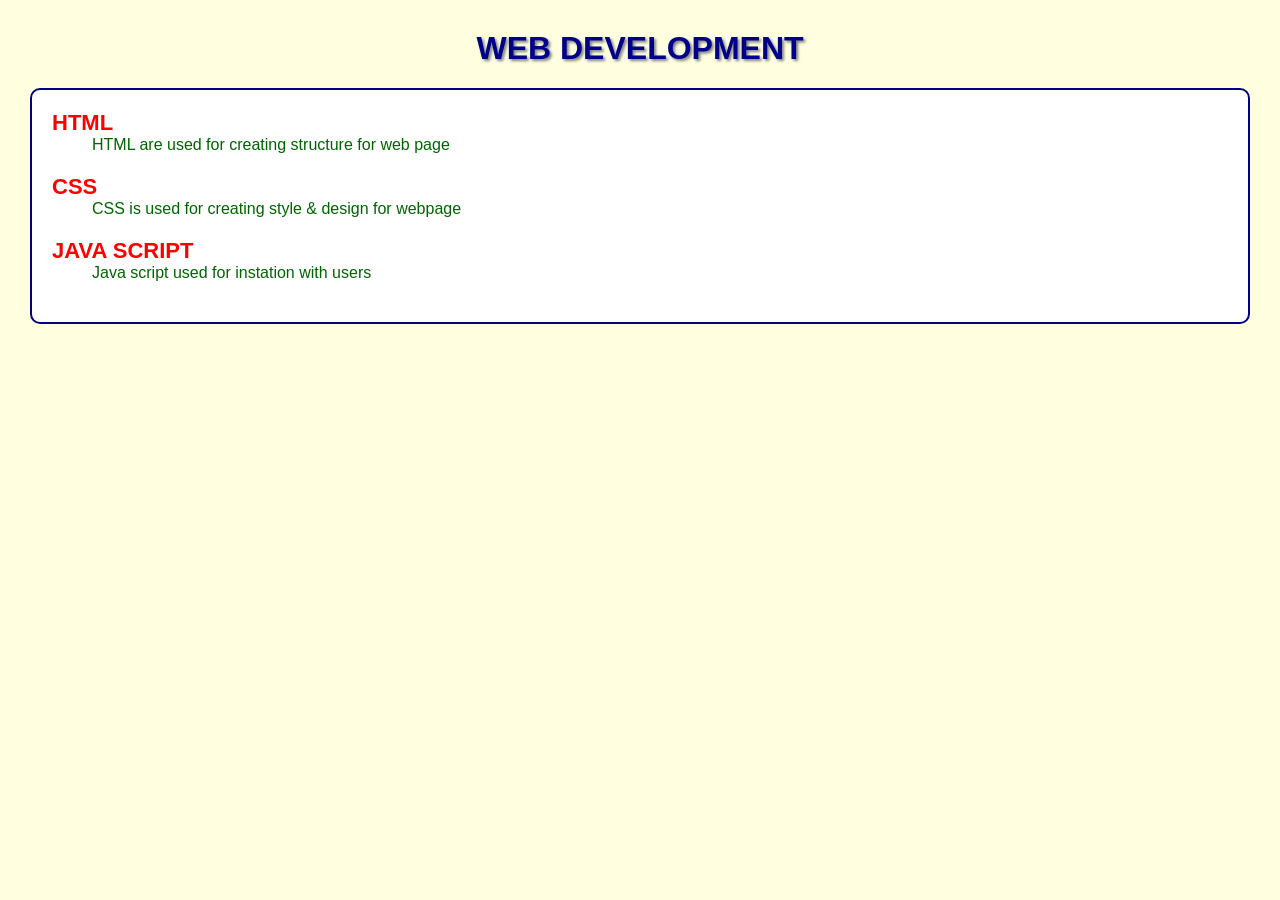
==== index.html @ 5fbf4033 "Add files via upload 1,create a nav bar using ul list,pass text shadow ,text-transform properties " ====
<!DOCTYPE html>
<html lang="en">
<head>
    <meta charset="UTF-8">
    <meta name="viewport" content="width=device-width, initial-scale=1.0">
    <title>Discriptive list</title>
    <style>
     
    body {
            font-family: Arial, sans-serif;
            background-color: lightyellow;
            margin: 30px;
        }

        h1 {
            color: darkblue;
            text-align: center;
            text-transform: uppercase;
            text-shadow: 2px 2px 3px gray;
        }

        dl {
            background-color: white;
            border: 2px solid navy;
            padding: 20px;
            border-radius: 10px;
        }

        dt {
            color: red;
            font-size: 22px;
            font-weight: bold;
            text-transform: uppercase;
        }

        dd {
            color: darkgreen;
            font-size: 16px;
            margin-bottom: 20px;
       
        }
    </style>

</head>
<body>
    <h1>Web Development</h1>

   <dl>
    <dt>HTML</dt>
    <dd>HTML are used for creating structure for web page</dd>

    <dt>CSS</dt>
    <dd>CSS is used for creating style & design for webpage</dd>

    <dt>Java script</dt>
    <dd> Java script used for instation with users</dd>
   </dl>

</body>
</html>
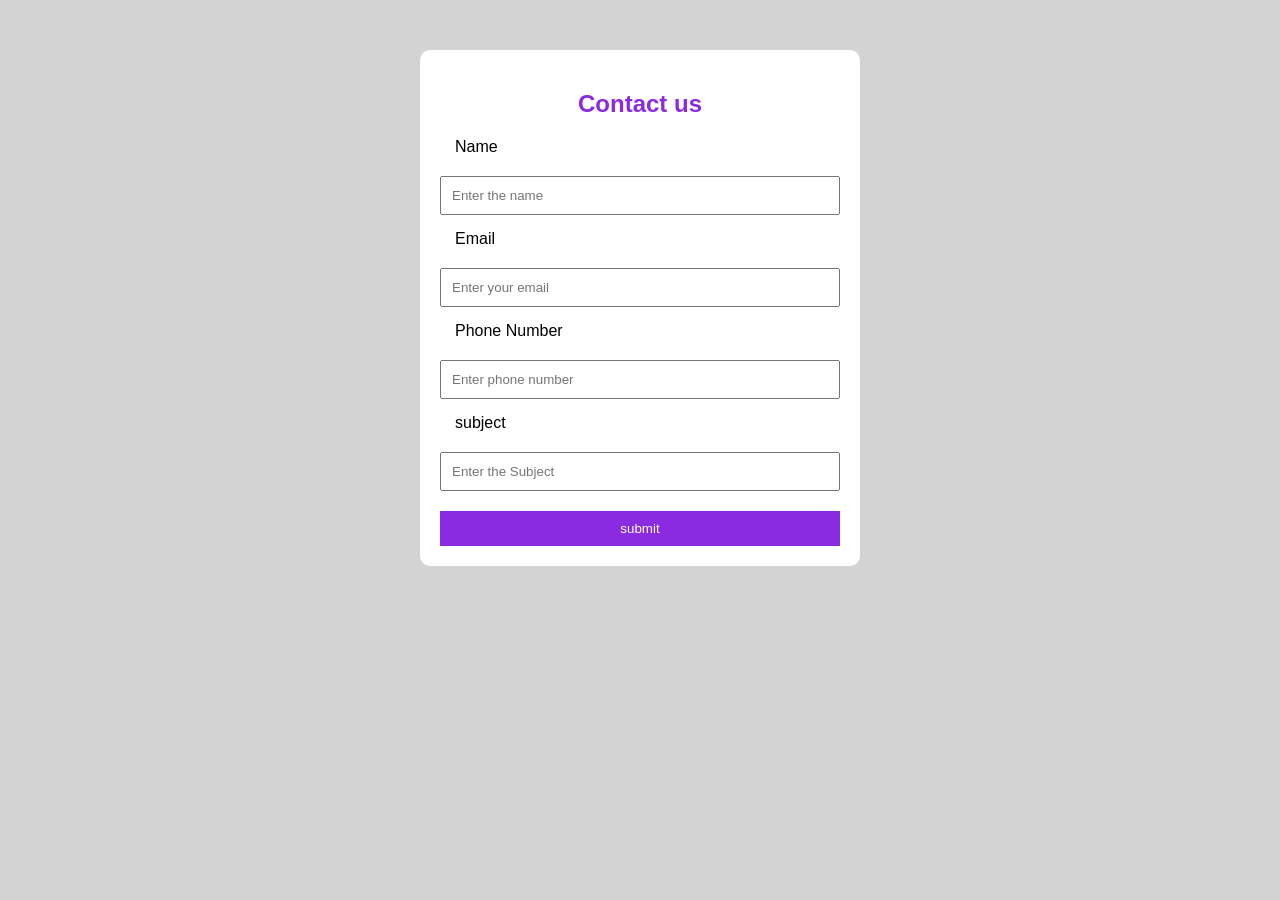
==== commit 0481ce06: "Add files via upload Form.html" ====
--- a/index.html
+++ b/index.html
@@ -3,58 +3,35 @@
 <head>
     <meta charset="UTF-8">
     <meta name="viewport" content="width=device-width, initial-scale=1.0">
-    <title>Discriptive list</title>
-    <style>
-     
-    body {
-            font-family: Arial, sans-serif;
-            background-color: lightyellow;
-            margin: 30px;
-        }
-
-        h1 {
-            color: darkblue;
-            text-align: center;
-            text-transform: uppercase;
-            text-shadow: 2px 2px 3px gray;
-        }
-
-        dl {
-            background-color: white;
-            border: 2px solid navy;
-            padding: 20px;
-            border-radius: 10px;
-        }
-
-        dt {
-            color: red;
-            font-size: 22px;
-            font-weight: bold;
-            text-transform: uppercase;
-        }
-
-        dd {
-            color: darkgreen;
-            font-size: 16px;
-            margin-bottom: 20px;
-       
-        }
-    </style>
-
+    <link rel="stylesheet" href="style.css">
+    <title>contact form</title>
 </head>
 <body>
-    <h1>Web Development</h1>
+    <div class="contact">
+        <h2>Contact us</h2>
 
-   <dl>
-    <dt>HTML</dt>
-    <dd>HTML are used for creating structure for web page</dd>
+        <form>
+            <label for="name">Name</label>
+            <input type="text" id="name" name="name"
+            placeholder="Enter the name">
 
-    <dt>CSS</dt>
-    <dd>CSS is used for creating style & design for webpage</dd>
+            <label for="emai">Email</label>
+            <input type="email" id="email" name="email"
+            placeholder="Enter your email">
 
-    <dt>Java script</dt>
-    <dd> Java script used for instation with users</dd>
-   </dl>
+             <label for="phone">Phone Number</label>
+            <input type="tel" id="phone" name="phone"
+                   placeholder="Enter phone number">
+                   
+            <label for="Subject">subject</label>
+            <input type="text" id="Subject" name="Subject"
+            placeholder="Enter the Subject">
 
+            <button type="submit">submit</button>
+
+        </form>
+    </div>
+ 
+    
 </body>
 </html>
--- a/style.css
+++ b/style.css
@@ -0,0 +1,40 @@
+body{
+    background-color: lightgray;
+    font-family: Arial, Helvetica, sans-serif;
+
+}
+.contact {
+    width: 400px;
+    margin: 50px auto;
+    padding: 20px;
+    background-color: white;
+    border-radius: 10px;
+}
+h2{
+    text-align: center;
+    color: blueviolet;
+}
+label{
+    display: block;
+    margin: 15px;
+
+}
+input,textarea {
+    width: 100%;
+    padding: 10px;
+    margin-top: 5px;
+    box-sizing: border-box;
+}
+
+button {
+   width: 100%;
+   padding: 10px;
+   margin-top: 20px;
+    background-color: blueviolet;
+    color: white;
+    border: none;
+    cursor: pointer;
+}
+button:hover{
+    background-color: purple;
+}
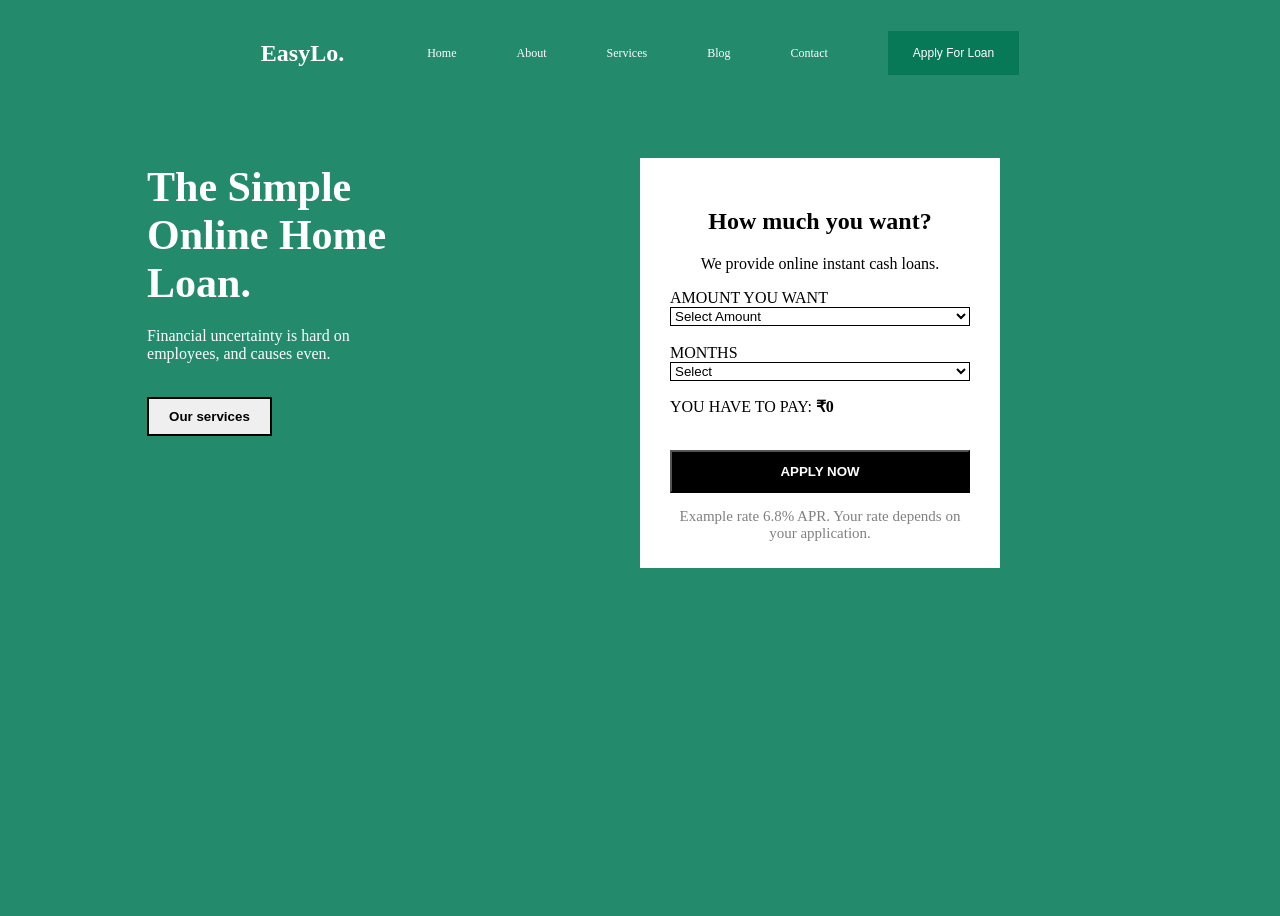
==== commit ae123b35: "Add files via upload layout" ====
--- a/index.html
+++ b/index.html
@@ -1,37 +1,177 @@
 <!DOCTYPE html>
 <html lang="en">
+
 <head>
-    <meta charset="UTF-8">
-    <meta name="viewport" content="width=device-width, initial-scale=1.0">
-    <link rel="stylesheet" href="style.css">
-    <title>contact form</title>
+   <meta charset="UTF-8">
+   <meta name="viewport" content="width=device-width, initial-scale=1.0">
+   <title>Layout</title>
+   <style>
+      body {
+         background-color: #238a6b;
+         display: grid;
+         grid-template-areas:
+        "header header"
+        "article1 article2";
+         grid-template-rows: 10% 1fr;
+         grid-template-columns: 50% 50%;
+         height: 100vh;
+         }
+       header {
+        grid-area: header;
+        display: flex;
+        align-items: center;
+        padding: 0 20%;
+        color: white;
+    }
+
+    #title {
+        margin-right: auto;
+    }
+
+    #navbar {
+        display: flex;
+        align-items: center;
+        gap: 60px;
+    }
+
+    a {
+        color: white;
+        text-decoration: none;
+        font-size: 12px;
+    }
+
+    #btn {
+        background-color: #087957;
+        color: white;
+        border: none;
+        padding: 15px 25px;
+        font-size: 12px;
+    }
+
+    #article1 {
+        grid-area: article1;
+        color: white;
+        padding: 30px 0 0 22%;
+    }
+
+    #article1 h1 {
+        font-size: 42px;
+        margin-bottom: 20px;
+    }
+
+    #article1 button {
+        color: black;
+        border: 2px solid black;
+        padding: 10px 20px;
+    }
+
+    #article2 {
+        grid-area: article2;
+        background-color: white;
+        color: black;
+        width: 300px;
+        height: 350px;
+        padding: 30px 30px;
+        margin-top: 60px;
+    }
+
+    #article2 h2 {
+        text-align: center;
+    }
+
+    #for{
+      text-align: center;
+    }
+
+    #loanForm select {
+        width: 100%;
+        background-color: white;
+        border: 1px solid black;
+    }
+
+    #apply {
+        width: 100%;
+        padding: 12px;
+        background-color: black;
+        color: white;
+    }
+
+    #low {
+        text-align: center;
+        font-size: 15px;
+        color: grey;
+    }
+      </style>
 </head>
+
 <body>
-    <div class="contact">
-        <h2>Contact us</h2>
+    <header>
+    <div id="title"><h2><b>EasyLo.</b></h2></div>
 
-        <form>
-            <label for="name">Name</label>
-            <input type="text" id="name" name="name"
-            placeholder="Enter the name">
+    <nav id="navbar">
+        <a href="#">Home</a>
+        <a href="#">About</a>
+        <a href="#">Services</a>
+        <a href="#">Blog</a>
+        <a href="#">Contact</a>
+        <button id="btn">Apply For Loan</button>
+    </nav>
+</header>
+      <br><br>
 
-            <label for="emai">Email</label>
-            <input type="email" id="email" name="email"
-            placeholder="Enter your email">
+    <article id="article1">
+    <h1>The Simple<br>Online Home<br>Loan.</h1>
 
-             <label for="phone">Phone Number</label>
-            <input type="tel" id="phone" name="phone"
-                   placeholder="Enter phone number">
-                   
-            <label for="Subject">subject</label>
-            <input type="text" id="Subject" name="Subject"
-            placeholder="Enter the Subject">
+    <p>Financial uncertainty is hard on<br>
+       employees, and causes even.</p>
 
-            <button type="submit">submit</button>
+    <br>
+    <button><b>Our services</b></button>
+</article>
 
-        </form>
-    </div>
- 
-    
+<div id="article2">
+    <h2>How much you want?</h2>
+    <p id="for">We provide online instant cash loans.</p>
+
+    <form id="loanForm">
+        <label for="amount">AMOUNT YOU WANT</label>
+        <select id="amount">
+            <option>Select Amount</option>
+            <option>1000</option>
+            <option>2000</option>
+            <option>3000</option>
+        </select>
+
+        <br><br>
+
+        <label for="months">MONTHS</label>
+        <select id="months">
+            <option>Select</option>
+            <option>January</option>
+            <option>February</option>
+            <option>March</option>
+            <option>April</option>
+            <option>May</option>
+            <option>June</option>
+            <option>July</option>
+            <option>August</option>
+            <option>September</option>
+            <option>October</option>
+            <option>November</option>
+            <option>December</option>
+        </select>
+
+        <p>YOU HAVE TO PAY: <b>₹0</b></p>
+
+        <br>
+        <button id="apply"><b>APPLY NOW</b></button>
+
+        <p id="low">
+            Example rate 6.8% APR. Your rate depends on your application.
+        </p>
+    </form>
+</div>
+
 </body>
+
 </html>
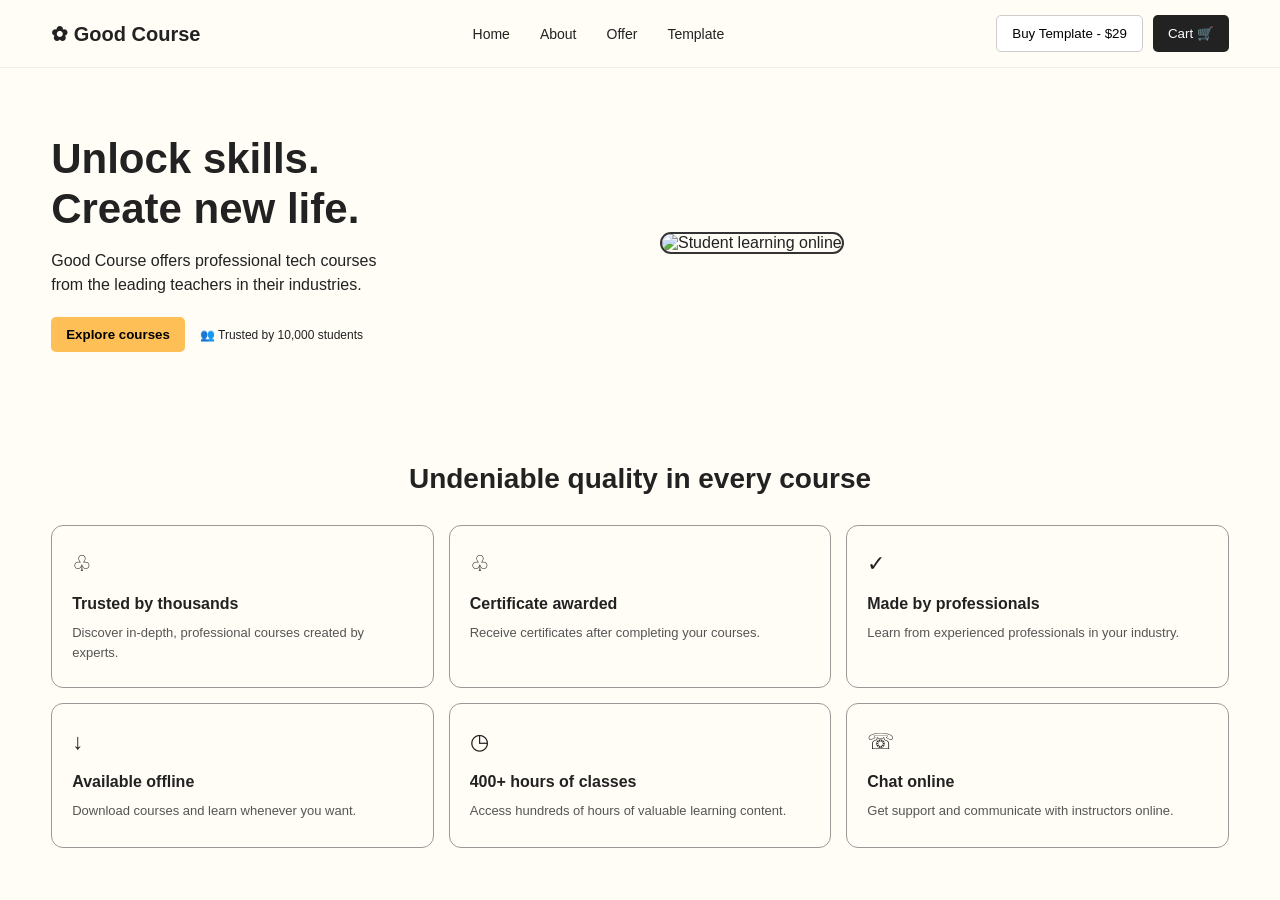
==== commit b4fda36d: "Add files via upload" ====
--- a/index.html
+++ b/index.html
@@ -1,177 +1,145 @@
 <!DOCTYPE html>
 <html lang="en">
+<head>
+    <meta charset="UTF-8">
+    <meta name="viewport" content="width=device-width, initial-scale=1.0">
+    <title>Good Course</title>
 
-<head>
-   <meta charset="UTF-8">
-   <meta name="viewport" content="width=device-width, initial-scale=1.0">
-   <title>Layout</title>
-   <style>
-      body {
-         background-color: #238a6b;
-         display: grid;
-         grid-template-areas:
-        "header header"
-        "article1 article2";
-         grid-template-rows: 10% 1fr;
-         grid-template-columns: 50% 50%;
-         height: 100vh;
-         }
-       header {
-        grid-area: header;
-        display: flex;
-        align-items: center;
-        padding: 0 20%;
-        color: white;
-    }
-
-    #title {
-        margin-right: auto;
-    }
-
-    #navbar {
-        display: flex;
-        align-items: center;
-        gap: 60px;
-    }
-
-    a {
-        color: white;
-        text-decoration: none;
-        font-size: 12px;
-    }
-
-    #btn {
-        background-color: #087957;
-        color: white;
-        border: none;
-        padding: 15px 25px;
-        font-size: 12px;
-    }
-
-    #article1 {
-        grid-area: article1;
-        color: white;
-        padding: 30px 0 0 22%;
-    }
-
-    #article1 h1 {
-        font-size: 42px;
-        margin-bottom: 20px;
-    }
-
-    #article1 button {
-        color: black;
-        border: 2px solid black;
-        padding: 10px 20px;
-    }
-
-    #article2 {
-        grid-area: article2;
-        background-color: white;
-        color: black;
-        width: 300px;
-        height: 350px;
-        padding: 30px 30px;
-        margin-top: 60px;
-    }
-
-    #article2 h2 {
-        text-align: center;
-    }
-
-    #for{
-      text-align: center;
-    }
-
-    #loanForm select {
-        width: 100%;
-        background-color: white;
-        border: 1px solid black;
-    }
-
-    #apply {
-        width: 100%;
-        padding: 12px;
-        background-color: black;
-        color: white;
-    }
-
-    #low {
-        text-align: center;
-        font-size: 15px;
-        color: grey;
-    }
-      </style>
+    <link rel="stylesheet" href="style.css">
 </head>
 
 <body>
+
+    <!-- Navbar -->
     <header>
-    <div id="title"><h2><b>EasyLo.</b></h2></div>
+        <nav class="navbar"> 
 
-    <nav id="navbar">
-        <a href="#">Home</a>
-        <a href="#">About</a>
-        <a href="#">Services</a>
-        <a href="#">Blog</a>
-        <a href="#">Contact</a>
-        <button id="btn">Apply For Loan</button>
-    </nav>
-</header>
-      <br><br>
+            <h2 class="logo">✿ Good Course</h2>
 
-    <article id="article1">
-    <h1>The Simple<br>Online Home<br>Loan.</h1>
+            <ul class="nav-links">
+                <li><a href="#">Home</a></li>
+                <li><a href="#">About</a></li>
+                <li><a href="#">Offer</a></li>
+                <li><a href="#">Template</a></li>
+            </ul>
 
-    <p>Financial uncertainty is hard on<br>
-       employees, and causes even.</p>
+            <div class="nav-buttons">
+                <button class="buy-btn">Buy Template - $29</button>
+                <button class="cart-btn">Cart 🛒</button>
+            </div>
 
-    <br>
-    <button><b>Our services</b></button>
-</article>
+        </nav>
+    </header>
 
-<div id="article2">
-    <h2>How much you want?</h2>
-    <p id="for">We provide online instant cash loans.</p>
 
-    <form id="loanForm">
-        <label for="amount">AMOUNT YOU WANT</label>
-        <select id="amount">
-            <option>Select Amount</option>
-            <option>1000</option>
-            <option>2000</option>
-            <option>3000</option>
-        </select>
+    <!-- Hero Section -->
+    <section class="hero">
 
-        <br><br>
+        <div class="hero-content">
 
-        <label for="months">MONTHS</label>
-        <select id="months">
-            <option>Select</option>
-            <option>January</option>
-            <option>February</option>
-            <option>March</option>
-            <option>April</option>
-            <option>May</option>
-            <option>June</option>
-            <option>July</option>
-            <option>August</option>
-            <option>September</option>
-            <option>October</option>
-            <option>November</option>
-            <option>December</option>
-        </select>
+            <h1>
+                Unlock skills.<br>
+                Create new life.
+            </h1>
 
-        <p>YOU HAVE TO PAY: <b>₹0</b></p>
+            <p>
+                Good Course offers professional tech
+                courses from the leading teachers in
+                their industries.
+            </p>
 
-        <br>
-        <button id="apply"><b>APPLY NOW</b></button>
+            <div class="hero-bottom">
+                <button class="explore-btn">Explore courses</button>
 
-        <p id="low">
-            Example rate 6.8% APR. Your rate depends on your application.
-        </p>
-    </form>
-</div>
+                <span class="students">
+                    👥 Trusted by 10,000 students
+                </span>
+            </div>
+
+        </div>
+
+
+        <div class="hero-image">
+
+            <img
+                src="https://images.unsplash.com/photo-1587614382346-4ec70e388b28?w=700"
+                alt="Student learning online"
+            >
+
+        </div>
+
+    </section>
+
+
+    <!-- Features Section -->
+    <section class="features">
+
+        <h2>Undeniable quality in every course</h2>
+
+        <div class="card-container">
+
+            <div class="card">
+                <span class="icon">♧</span>
+                <h3>Trusted by thousands</h3>
+                <p>
+                    Discover in-depth, professional
+                    courses created by experts.
+                </p>
+            </div>
+
+
+            <div class="card">
+                <span class="icon">♧</span>
+                <h3>Certificate awarded</h3>
+                <p>
+                    Receive certificates after
+                    completing your courses.
+                </p>
+            </div>
+
+
+            <div class="card">
+                <span class="icon">✓</span>
+                <h3>Made by professionals</h3>
+                <p>
+                    Learn from experienced
+                    professionals in your industry.
+                </p>
+            </div>
+
+
+            <div class="card">
+                <span class="icon">↓</span>
+                <h3>Available offline</h3>
+                <p>
+                    Download courses and learn
+                    whenever you want.
+                </p>
+            </div>
+
+
+            <div class="card">
+                <span class="icon">◷</span>
+                <h3>400+ hours of classes</h3>
+                <p>
+                    Access hundreds of hours of
+                    valuable learning content.
+                </p>
+            </div>
+
+
+            <div class="card">
+                <span class="icon">☏</span>
+                <h3>Chat online</h3>
+                <p>
+                    Get support and communicate
+                    with instructors online.
+                </p>
+            </div>
+
+        </div>
+
+    </section>
 
 </body>
-
 </html>
--- a/style.css
+++ b/style.css
@@ -0,0 +1,225 @@
+/* General Styling */
+
+* {
+    margin: 0;
+    padding: 0;
+    box-sizing: border-box;
+}
+
+body {
+    font-family: Arial, sans-serif;
+    background-color: #fffdf6;
+    color: #222;
+}
+
+
+/* Navbar */
+
+.navbar {
+    display: flex;
+    justify-content: space-between;
+    align-items: center;
+    padding: 15px 4%;
+    border-bottom: 1px solid #eeeeee;
+}
+
+.logo {
+    font-size: 20px;
+}
+
+.nav-links {
+    display: flex;
+    list-style: none;
+    gap: 30px;
+}
+
+.nav-links a {
+   text-decoration: none;
+    color: #222;
+    font-size: 14px;
+}
+
+.nav-buttons {
+    display: flex;
+    gap: 10px;
+}
+
+button {
+    border: none;
+    padding: 10px 15px;
+    cursor: pointer;
+}
+
+.buy-btn {
+    background-color: #fff;
+    border: 1px solid #ccc;
+    border-radius: 5px;
+}
+
+.cart-btn {
+    background-color: #222;
+    color: white;
+    border-radius: 5px;
+}
+
+
+/* Hero Section */
+
+.hero {
+    display: flex;
+    justify-content: space-between;
+    align-items: center;
+    gap: 40px;
+    padding: 60px 4%;
+    min-height: 350px;
+}
+
+.hero-content {
+    flex: 1;
+}
+
+.hero-content h1 {
+    font-size: 42px;
+    line-height: 1.2;
+    margin-bottom: 15px;
+}
+
+.hero-content p {
+    font-size: 16px;
+    line-height: 1.5;
+    max-width: 350px;
+    margin-bottom: 20px;
+}
+
+.hero-bottom {
+    display: flex;
+    align-items: center;
+    gap: 15px;
+    flex-wrap: wrap;
+}
+
+.explore-btn {
+    background-color: #ffbf57;
+    border-radius: 5px;
+    font-weight: bold;
+}
+
+.students {
+    font-size: 12px;
+}
+
+.hero-image {
+    flex: 1;
+    position: relative;
+}
+
+.hero-image img {
+    width: 100%;
+    height: 280px;
+    object-fit: cover;
+    border-radius: 12px;
+    border: 2px solid #333;
+}
+
+
+/* Features Section */
+
+.features {
+    padding: 45px 4%;
+}
+
+.features h2 {
+    text-align: center;
+    font-size: 28px;
+    margin-bottom: 30px;
+}
+
+.card-container {
+    display: grid;
+    grid-template-columns: repeat(3, 1fr);
+    gap: 15px;
+}
+
+.card {
+    border: 1.5px solid #999;
+    border-radius: 12px;
+    padding: 25px 20px;
+    min-height: 145px;
+}
+
+.icon {
+    font-size: 22px;
+}
+
+.card h3 {
+    font-size: 16px;
+    margin-top: 18px;
+    margin-bottom: 10px;
+}
+
+.card p {
+    font-size: 13px;
+    line-height: 1.5;
+    color: #555;
+}
+
+
+  /* Responsive Design */
+
+@media (max-width: 768px) {
+
+    .navbar {
+        flex-wrap: wrap;
+        gap: 15px;
+    }
+
+    .nav-links {
+        gap: 15px;
+        order: 3;
+        width: 100%;
+        justify-content: center;
+    }
+
+    .hero {
+        flex-direction: column;
+        text-align: center;
+    }
+
+    .hero-content p {
+        margin-left: auto;
+        margin-right: auto;
+    }
+
+    .hero-bottom {
+        justify-content: center;
+    }
+
+    .hero-image {
+        width: 100%;
+    }
+
+    .card-container {
+        grid-template-columns: repeat(2, 1fr);
+    }
+
+}
+
+@media (max-width: 480px) {
+
+    .nav-buttons {
+        width: 100%;
+    }
+
+    .hero-content h1 {
+        font-size: 32px;
+    }
+
+    .card-container {
+        grid-template-columns: 1fr;
+    }
+
+    .features h2 {
+        font-size: 23px;
+    }
+
+}
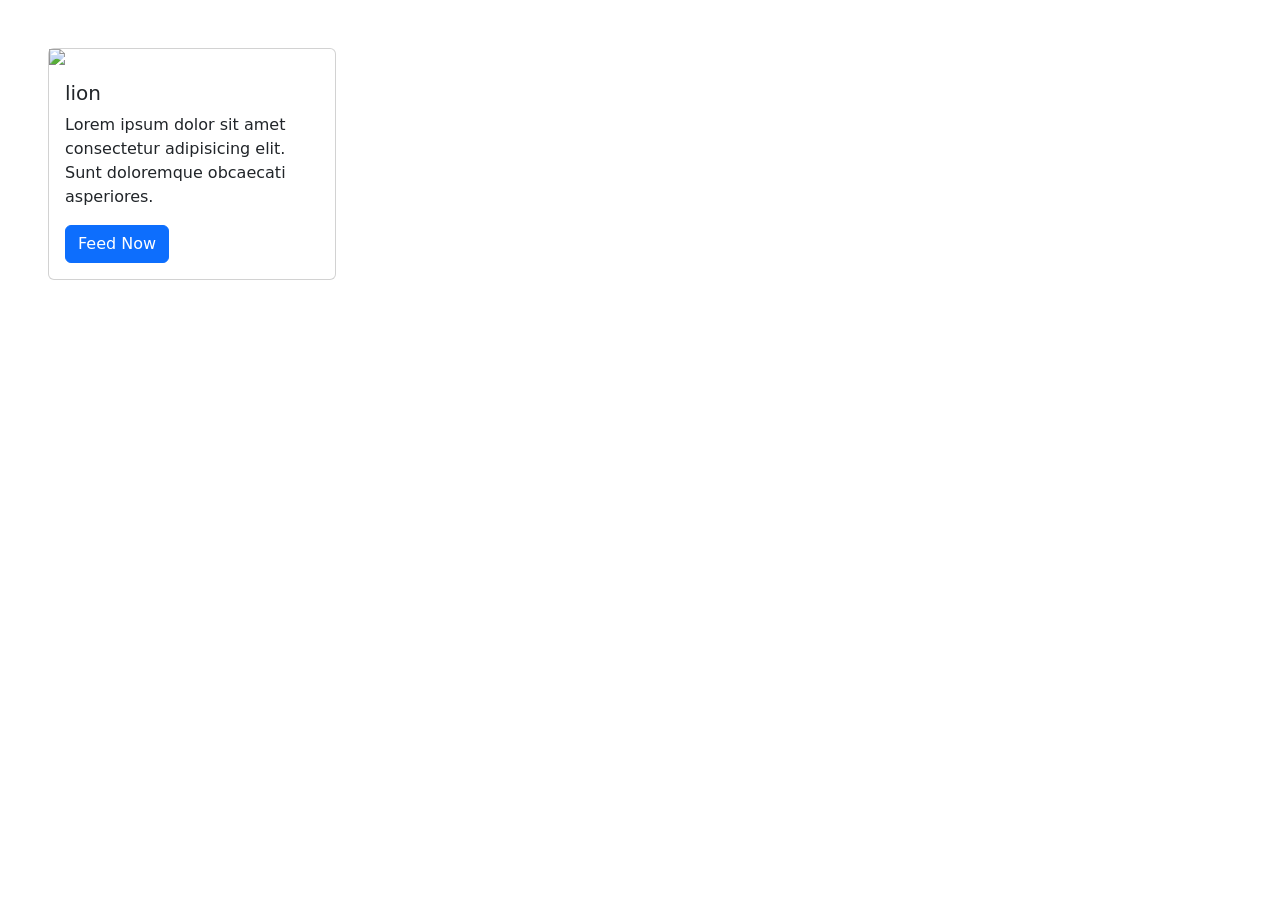
==== commit 7db82d38: "card using bootstap" ====
--- a/index.html
+++ b/index.html
@@ -3,143 +3,20 @@
 <head>
     <meta charset="UTF-8">
     <meta name="viewport" content="width=device-width, initial-scale=1.0">
-    <title>Good Course</title>
+    <link href="https://cdn.jsdelivr.net/npm/bootstrap@5.0.2/dist/css/bootstrap.min.css" rel="stylesheet" integrity="sha384-EVSTQN3/azprG1Anm3QDgpJLIm9Nao0Yz1ztcQTwFspd3yD65VohhpuuCOmLASjC" crossorigin="anonymous">
+    <title>Bootstrap Card</title>
+</head>
+<body>
+    <div class="card m-5" style="width: 18rem;">
+        <img src="https://plus.unsplash.com/premium_photo-19725687221-6fe12c2da6b1?q=80&w=687&auto=format&fit=crop&ixlib=rb-4.1.0&ixid=NHwxMjA3fDA%3D">
 
-    <link rel="stylesheet" href="style.css">
-</head>
+     <div class="card-body">
+            <h5 class="card-title">lion</h5>
+            <p class="card-text">Lorem ipsum dolor sit amet consectetur adipisicing elit. Sunt doloremque obcaecati asperiores.</p>
+            <a href="#" class="btn btn-primary">Feed Now</a>
+        </div>
+    </div>
 
-<body>
-
-    <!-- Navbar -->
-    <header>
-        <nav class="navbar"> 
-
-            <h2 class="logo">✿ Good Course</h2>
-
-            <ul class="nav-links">
-                <li><a href="#">Home</a></li>
-                <li><a href="#">About</a></li>
-                <li><a href="#">Offer</a></li>
-                <li><a href="#">Template</a></li>
-            </ul>
-
-            <div class="nav-buttons">
-                <button class="buy-btn">Buy Template - $29</button>
-                <button class="cart-btn">Cart 🛒</button>
-            </div>
-
-        </nav>
-    </header>
-
-
-    <!-- Hero Section -->
-    <section class="hero">
-
-        <div class="hero-content">
-
-            <h1>
-                Unlock skills.<br>
-                Create new life.
-            </h1>
-
-            <p>
-                Good Course offers professional tech
-                courses from the leading teachers in
-                their industries.
-            </p>
-
-            <div class="hero-bottom">
-                <button class="explore-btn">Explore courses</button>
-
-                <span class="students">
-                    👥 Trusted by 10,000 students
-                </span>
-            </div>
-
-        </div>
-
-
-        <div class="hero-image">
-
-            <img
-                src="https://images.unsplash.com/photo-1587614382346-4ec70e388b28?w=700"
-                alt="Student learning online"
-            >
-
-        </div>
-
-    </section>
-
-
-    <!-- Features Section -->
-    <section class="features">
-
-        <h2>Undeniable quality in every course</h2>
-
-        <div class="card-container">
-
-            <div class="card">
-                <span class="icon">♧</span>
-                <h3>Trusted by thousands</h3>
-                <p>
-                    Discover in-depth, professional
-                    courses created by experts.
-                </p>
-            </div>
-
-
-            <div class="card">
-                <span class="icon">♧</span>
-                <h3>Certificate awarded</h3>
-                <p>
-                    Receive certificates after
-                    completing your courses.
-                </p>
-            </div>
-
-
-            <div class="card">
-                <span class="icon">✓</span>
-                <h3>Made by professionals</h3>
-                <p>
-                    Learn from experienced
-                    professionals in your industry.
-                </p>
-            </div>
-
-
-            <div class="card">
-                <span class="icon">↓</span>
-                <h3>Available offline</h3>
-                <p>
-                    Download courses and learn
-                    whenever you want.
-                </p>
-            </div>
-
-
-            <div class="card">
-                <span class="icon">◷</span>
-                <h3>400+ hours of classes</h3>
-                <p>
-                    Access hundreds of hours of
-                    valuable learning content.
-                </p>
-            </div>
-
-
-            <div class="card">
-                <span class="icon">☏</span>
-                <h3>Chat online</h3>
-                <p>
-                    Get support and communicate
-                    with instructors online.
-                </p>
-            </div>
-
-        </div>
-
-    </section>
-
+    <script src="https://cdn.jsdelivr.net/npm/bootstrap@5.0.2/dist/js/bootstrap.bundle.min.js" integrity="sha384-MrcW6ZMFYlzcLA8Nl+NtUVF0sA7MsXsP1UyJoMp4YLEuNSfAP+JcXn/tWtIaxVXM" crossorigin="anonymous"></script>
 </body>
 </html>
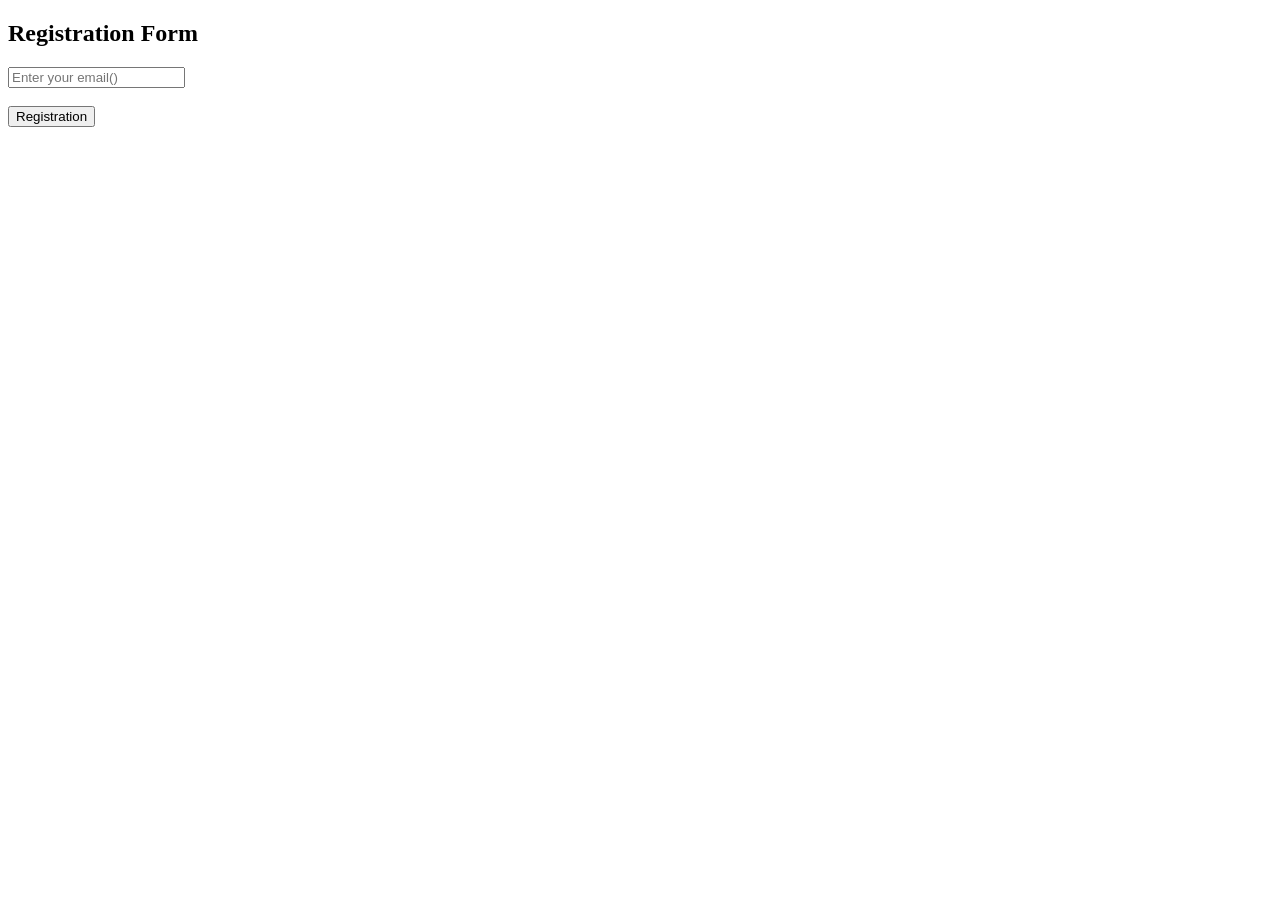
==== commit ee787701: "Email validation" ====
--- a/index.html
+++ b/index.html
@@ -3,20 +3,41 @@
 <head>
     <meta charset="UTF-8">
     <meta name="viewport" content="width=device-width, initial-scale=1.0">
-    <link href="https://cdn.jsdelivr.net/npm/bootstrap@5.0.2/dist/css/bootstrap.min.css" rel="stylesheet" integrity="sha384-EVSTQN3/azprG1Anm3QDgpJLIm9Nao0Yz1ztcQTwFspd3yD65VohhpuuCOmLASjC" crossorigin="anonymous">
-    <title>Bootstrap Card</title>
+    <title>Email validation</title>
 </head>
 <body>
-    <div class="card m-5" style="width: 18rem;">
-        <img src="https://plus.unsplash.com/premium_photo-19725687221-6fe12c2da6b1?q=80&w=687&auto=format&fit=crop&ixlib=rb-4.1.0&ixid=NHwxMjA3fDA%3D">
+    <h2>Registration Form</h2>
 
-     <div class="card-body">
-            <h5 class="card-title">lion</h5>
-            <p class="card-text">Lorem ipsum dolor sit amet consectetur adipisicing elit. Sunt doloremque obcaecati asperiores.</p>
-            <a href="#" class="btn btn-primary">Feed Now</a>
-        </div>
-    </div>
+    <form name="myform" onsubmit="return validateform()">        
+    <input type="text" name="email" placeholder="Enter your email()">
 
-    <script src="https://cdn.jsdelivr.net/npm/bootstrap@5.0.2/dist/js/bootstrap.bundle.min.js" integrity="sha384-MrcW6ZMFYlzcLA8Nl+NtUVF0sA7MsXsP1UyJoMp4YLEuNSfAP+JcXn/tWtIaxVXM" crossorigin="anonymous"></script>
+        <br><br>
+
+        <input type="submit" value="Registration">
+
+    </form>
+    <script>
+
+        function validateform(){
+
+            let email=document.myform.email.value.trim();
+
+            if (email==""){
+                alert("Email cannot be empty")
+                document.myform.email.focus()
+                return false
+            }
+let pattern= /^[a-zA-Z0-9._%+-]+@[a-zA-Z0-9.-]+\.[a-zA-Z]{2,}$/;
+
+if(!pattern.test(email)){
+    alert("Enter a vaild email addresss" )
+    document.myform.email.focus()
+    return false;
+}
+alert("Email validation is successful")
+return true
+
+        }
+    </script>
 </body>
 </html>
